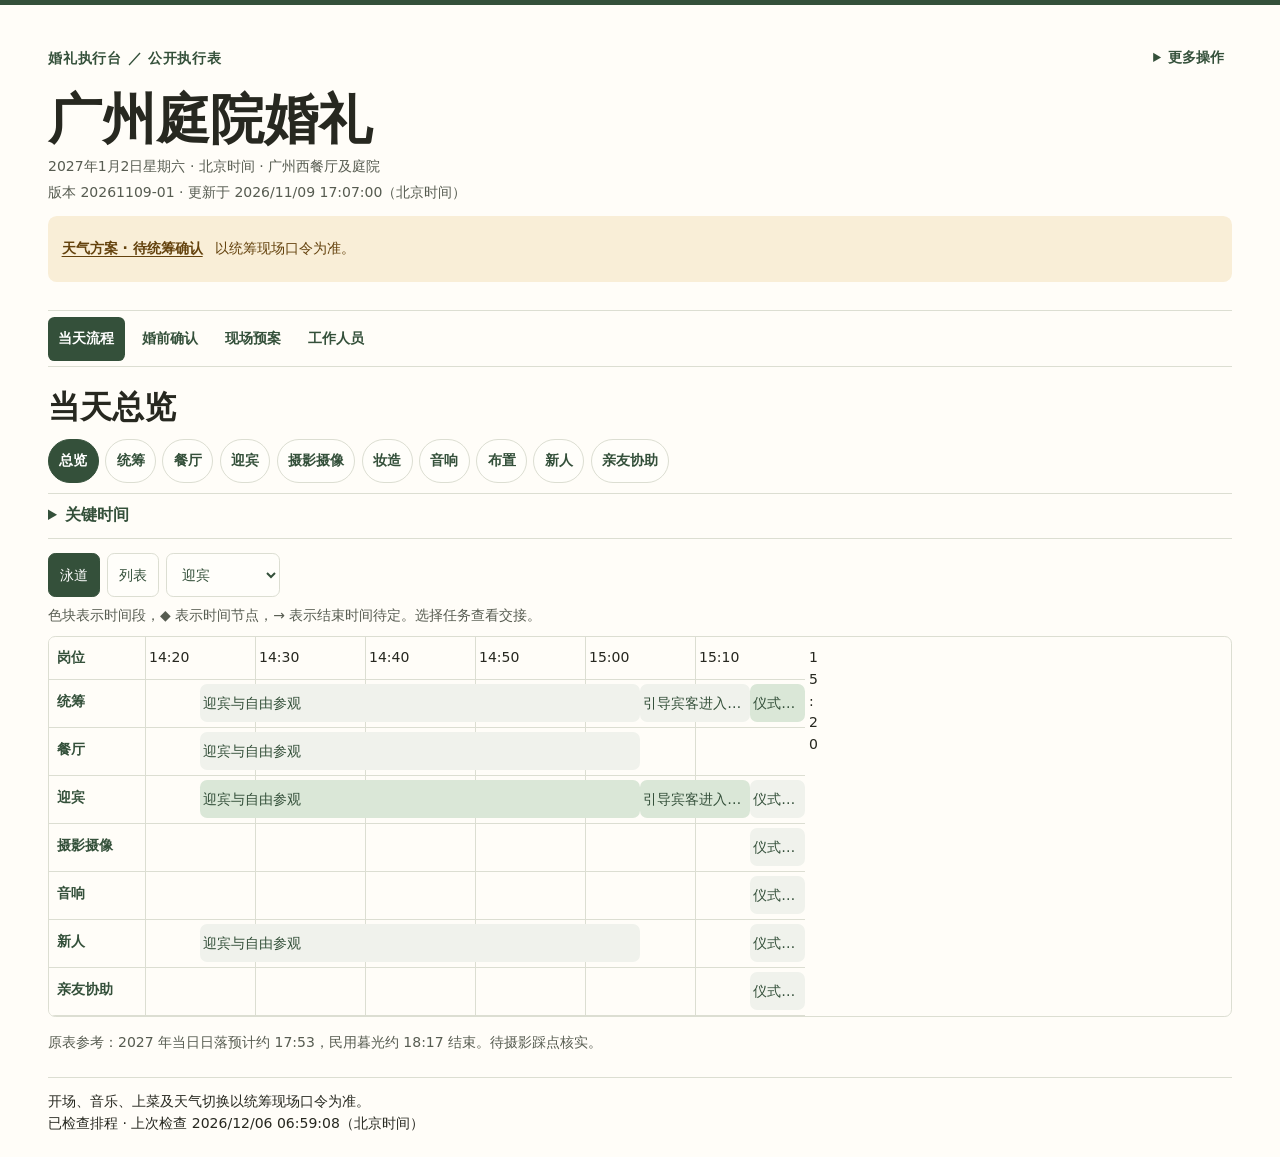
==== site/index.html @ e96b5467 "Build and validate the wedding execution site" ====
<!doctype html>
<html lang="zh-CN">
<head>
  <meta charset="utf-8">
  <meta name="viewport" content="width=device-width, initial-scale=1">
  <meta name="description" content="广州庭院婚礼公开执行表。按岗位查看当天流程、婚前确认和现场预案。">
  <meta name="robots" content="noindex">
  <meta name="theme-color" content="#FFFDF8">
  <title>广州庭院婚礼执行台</title>
  <link rel="stylesheet" href="./style.css">
  <script type="module" src="./app.mjs"></script>
</head>
<body>
  <a class="skip" href="#main">跳到主要内容</a>
  <header class="masthead">
    <div class="wrap">
      <div class="mast-row">
        <p class="eyebrow">婚礼执行台 <span>／</span> 公开执行表</p>
        <details id="more" class="more" hidden>
          <summary>更多操作</summary>
          <div class="menu">
            <button id="history-button" type="button">更新记录</button>
            <button id="share" type="button">复制当前链接</button>
            <button id="print" type="button">打印当前视图</button>
          </div>
        </details>
      </div>
      <h1 id="title">广州庭院婚礼</h1>
      <p id="event-date" class="event-date"></p>
      <p id="revision" class="revision"></p>
      <div id="site-status" class="site-status" role="status">正在载入排程…</div>
      <aside id="updates" class="notice" aria-live="polite" hidden></aside>
      <p id="share-status" class="feedback" role="status"></p>
      <noscript><p>请启用 JavaScript，或向统筹索取岗位打印件。</p></noscript>
    </div>
  </header>
  <main class="wrap" id="main" tabindex="-1" hidden>
    <nav class="site-nav" aria-label="页面导航" id="navigation"></nav>
    <div id="page"></div>
    <section id="print-weather" class="print-only" aria-label="打印天气预案"></section>
  </main>
  <footer class="wrap footer" id="footer" hidden>
    <p>开场、音乐、上菜及天气切换以统筹现场口令为准。</p>
    <p id="last-check" aria-live="polite"></p>
  </footer>
  <dialog id="history" aria-labelledby="history-title">
    <h2 id="history-title">更新记录</h2>
    <div id="history-content"></div>
    <form method="dialog"><button type="submit">关闭</button></form>
  </dialog>
</body>
</html>
---- site/style.css ----
:root {
  color-scheme: light;
  --paper: #fffdf8;
  --surface: #fffefa;
  --ink: #272820;
  --muted: #575c51;
  --green: #34503a;
  --green-soft: #e9efe6;
  --line: #dcded2;
  --amber: #64420d;
  --amber-soft: #f9eed7;
  font: 16px/1.55 system-ui, -apple-system, "Microsoft YaHei", "PingFang SC", sans-serif;
  background: var(--paper);
  color: var(--ink);
}
*, *::before, *::after { box-sizing: border-box; }
[hidden], .print-only { display: none !important; }
body { margin: 0; overflow-wrap: anywhere; }
h1, h2, h3, h4, p { margin: 0; }
h1 { font-size: clamp(2rem, 5.5vw, 3.4rem); line-height: 1.18; margin: .45rem 0 .25rem; }
h2 { font-size: clamp(1.4rem, 3.5vw, 2rem); line-height: 1.28; }
h3 { font-size: 1.075rem; }
a { color: var(--green); text-underline-offset: .2em; }
a:hover { text-decoration-thickness: 2px; }
a:focus-visible, button:focus-visible, summary:focus-visible, select:focus-visible, .overview:focus-visible {
  outline: 2px solid var(--green);
  outline-offset: 3px;
}
button, select {
  min-height: 44px;
  padding: .45rem .7rem;
  font: inherit;
  font-size: .875rem;
  color: var(--green);
  background: var(--surface);
  border: 1px solid var(--line);
  border-radius: .45rem;
}
button, select, summary { cursor: pointer; }
button:hover { border-color: var(--green); }
.primary, button[aria-pressed="true"] { background: var(--green); border-color: var(--green); color: white; }
.wrap { width: min(100% - 2rem, 74rem); margin-inline: auto; }
.skip { position: absolute; top: .5rem; left: .5rem; z-index: 5; padding: .6rem; background: var(--surface); }
.skip:not(:focus) { transform: translateY(-200%); }
.masthead { padding-block: clamp(.9rem, 3vw, 2rem) 1rem; border-top: 5px solid var(--green); }
.mast-row, .section-heading { display: flex; align-items: center; justify-content: space-between; gap: .5rem; }
.eyebrow { color: var(--green); font-size: .875rem; font-weight: 750; letter-spacing: .055em; }
.more { position: relative; flex-shrink: 0; }
.more summary, .weather-plan summary { padding: .65rem .5rem; min-height: 44px; color: var(--green); font-weight: 700; }
.more summary { font-size: .875rem; }
.menu {
  position: absolute;
  right: 0;
  z-index: 3;
  width: max-content;
  display: grid;
  gap: .4rem;
  padding: .5rem;
  border: 1px solid var(--line);
  border-radius: .45rem;
  background: var(--paper);
  box-shadow: 0 .25rem .8rem #27282020;
}
.event-date, .muted, .revision, .feedback { color: var(--muted); font-size: .875rem; }
.revision { font-variant-numeric: tabular-nums; margin-top: .25rem; }
.site-status, .notice, .instructions, .next, .lane-detail {
  margin-block: .75rem;
  padding: .7rem .85rem;
  border-radius: .55rem;
  background: var(--green-soft);
}
.site-status { display: flex; flex-wrap: wrap; align-items: center; gap: 0 .8rem; font-size: .875rem; }
.site-status a, .notice > a { display: inline-flex; align-items: center; min-height: 44px; font-weight: 700; }
.site-status.awaiting, #updates { background: var(--amber-soft); color: var(--amber); }
.site-status a { color: inherit; }
.notice h2 { font-size: 1.1rem; }
.notice ul, .revision-entry ul { margin: .25rem 0 .6rem; padding-left: 1.35rem; }
.feedback:not(:empty) { margin-top: .5rem; }
.share-field { display: block; width: 100%; font: inherit; min-height: 44px; margin-top: .3rem; padding: .4rem; }
.site-nav, .pills, .view-controls { display: flex; flex-wrap: wrap; gap: .4rem; }
.site-nav { border-block: 1px solid var(--line); margin-bottom: 1.25rem; padding-block: .35rem; }
.site-nav a, .pills a {
  display: inline-flex;
  align-items: center;
  min-height: 44px;
  padding: .4rem .65rem;
  font-weight: 650;
  font-size: .875rem;
  text-decoration: none;
}
.site-nav a { border-radius: .4rem; }
.pills { margin-block: .65rem; }
.pills a { border: 1px solid var(--line); border-radius: 1.4rem; background: var(--surface); }
.site-nav a[aria-current], .pills a[aria-current] { color: white; background: var(--green); border-color: var(--green); }
.site-nav a:hover, .pills a:hover { text-decoration: underline; }
.brief-group + .brief-group { margin-top: .65rem; }
.milestones { margin-block: .65rem; border-block: 1px solid var(--line); }
.milestones summary { min-height: 44px; padding-block: .55rem; color: var(--green); font-weight: 700; }
.milestones ul { margin-block: 0 .65rem; padding-left: 1.35rem; }
.milestones a { display: inline-flex; align-items: center; min-height: 44px; margin-right: .35rem; }
.next-task { margin-block: .25rem .5rem; }
.next-task a { display: inline-flex; align-items: center; min-height: 44px; font-weight: 750; }
.view-controls { margin-block: .9rem .5rem; }
.view-controls:empty { display: none; }
.stage { margin-block: .8rem; }
.stage-heading {
  display: flex;
  flex-wrap: wrap;
  align-items: center;
  justify-content: space-between;
  gap: .2rem .6rem;
  min-height: 48px;
  padding: .45rem .65rem;
  border-bottom: 2px solid var(--green);
  color: var(--green);
  font-size: 1.1rem;
  font-weight: 750;
  list-style: none;
}
.stage-heading::-webkit-details-marker, .task-summary::-webkit-details-marker { display: none; }
.stage-heading > span:first-child::before { content: "＋ "; }
.stage[open] > .stage-heading > span:first-child::before { content: "− "; }
.stage-time, .task-time, .deadline { font-variant-numeric: tabular-nums; }
.stage-time { font-size: .875rem; }
.task-list, .checklist { list-style: none; padding: 0; margin: 0; }
.task { border-bottom: 1px solid var(--line); }
.task.linked, .task.is-now { background: var(--green-soft); }
.task-summary {
  display: grid;
  grid-template-columns: 6.4rem minmax(0, 1fr);
  gap: .5rem;
  padding: .7rem .45rem;
  min-height: 44px;
  list-style: none;
}
.task-heading { display: grid; gap: .12rem; }
.task-heading strong::after { content: " ＋"; color: var(--green); }
.task-details[open] .task-heading strong::after { content: " −"; }
.task-time { color: var(--green); font-size: .875rem; font-weight: 750; white-space: nowrap; }
.task-area { color: var(--muted); font-size: .875rem; }
.cue { color: var(--green); font-size: .875rem; font-weight: 650; }
.task-tags { display: flex; flex-wrap: wrap; gap: .25rem; }
.timing:empty, .task-tags:empty { display: none; }
.task-body { padding: 0 .55rem .75rem 7.35rem; }
.task-body p + p { margin-top: .3rem; }
.task-body button, .task-body h4 { margin-top: .45rem; }
.task-body ol { margin-block: .15rem .35rem; padding-left: 1.25rem; }
.badge {
  display: inline-block;
  padding: .08rem .42rem;
  border-radius: .35rem;
  color: var(--green);
  background: var(--green-soft);
  font-size: .875rem;
  font-weight: 700;
}
.badge.pending { color: var(--amber); background: var(--amber-soft); }
.overview {
  overflow-x: auto;
  margin-block: .55rem .9rem;
  border: 1px solid var(--line);
  border-radius: .45rem;
}
.lane-grid { display: grid; grid-template-columns: 6rem var(--track-width); width: max-content; }
.lane-label, .lane-track { border-bottom: 1px solid var(--line); }
.lane-label {
  position: sticky;
  left: 0;
  z-index: 1;
  padding: .65rem .5rem;
  color: var(--green);
  background: var(--paper);
  box-shadow: 1px 0 var(--line);
  font-size: .875rem;
  font-weight: 750;
}
.lane-track {
  position: relative;
  background: repeating-linear-gradient(to right, var(--line) 0 1px, transparent 1px var(--grid-step));
}
.lane-axis span {
  position: absolute;
  top: .65rem;
  font-size: .875rem;
  font-variant-numeric: tabular-nums;
  padding-left: .25rem;
}
.lane-task {
  position: absolute;
  min-height: 38px;
  padding: 0 .2rem;
  border: 0;
  background: #f0f2ec;
  overflow: hidden;
  text-overflow: ellipsis;
  white-space: nowrap;
  font-size: .875rem;
  text-align: left;
}
.lane-task.lead { background: #dae7d7; }
.lane-task.open { border: 1px dashed var(--green); }
.lane-task.point { max-width: 8rem; color: var(--green); background: var(--paper); border: 1px solid var(--line); }
.lane-task.is-now { background: var(--green); color: white; }
.lane-task.is-past { opacity: .67; }
.lane-task:focus-visible { z-index: 1; }
.lane-task.range.short { min-width: 44px; background: transparent; padding-inline: 0 .2rem; }
.lane-task.range.short::before { content: ""; display: inline-block; width: var(--duration-width); height: .45rem; margin-right: .25rem; border-radius: 2px; background: var(--green); }
.lane-task.range.short.is-now { color: var(--green); font-weight: 750; }
.lane-detail .task-body { padding: .35rem 0 0; }
.support-intro, .light-note { margin-block: .55rem .75rem; }
.check-item { display: grid; grid-template-columns: 7rem minmax(0, 1fr); gap: .65rem; padding-block: .75rem; border-bottom: 1px solid var(--line); }
.deadline { color: var(--green); font-weight: 750; }
.check-body .badge, .weather-plan .badge { margin-inline-start: .45rem; }
.check-body p, .role-card p { margin-top: .3rem; }
.weather-plans { display: grid; grid-template-columns: repeat(3, minmax(0, 1fr)); gap: .6rem; margin-top: .7rem; align-items: start; }
.weather-plan, .role-card { padding: .35rem .7rem; border: 1px solid var(--line); background: var(--surface); border-radius: .5rem; }
.weather-plan.chosen { border-color: var(--green); }
.weather-plan p { margin: 0 .5rem .6rem; }
.instructions ol { padding-left: 1.3rem; }
.role-card { margin-bottom: .65rem; padding: .75rem; }
.footer { margin-top: 1.5rem; padding-block: .8rem 1.4rem; border-top: 1px solid var(--line); font-size: .875rem; }
dialog { width: min(calc(100% - 2rem), 35rem); border: 1px solid var(--line); border-radius: .6rem; padding: 1rem; background: var(--paper); color: var(--ink); }
dialog::backdrop { background: #27282070; }
.revision-entry { margin-block: .7rem; }
@media (max-width: 767px) {
  body { padding-bottom: calc(62px + env(safe-area-inset-bottom)); }
  .site-nav {
    position: fixed;
    z-index: 4;
    bottom: 0;
    left: 0;
    right: 0;
    display: grid;
    grid-template-columns: repeat(4, minmax(0, 1fr));
    margin: 0;
    padding: .35rem .25rem calc(.35rem + env(safe-area-inset-bottom));
    background: var(--paper);
    border-bottom: 0;
    box-shadow: 0 -.15rem .6rem #27282012;
  }
  .site-nav a { justify-content: center; text-align: center; padding-inline: .15rem; }
  .weather-plans { grid-template-columns: 1fr; }
}
@media (max-width: 440px) {
  .task-summary, .check-item { grid-template-columns: 1fr; gap: .2rem; }
  .task-body { padding-inline-start: .45rem; }
  .eyebrow { letter-spacing: 0; }
}
@media print {
  :root { background: white; font-size: 11pt; }
  body { padding: 0; }
  .wrap { width: 100%; }
  .masthead { padding-block: 0 .4rem; border-top: 0; }
  .skip, .site-nav, .more, .screen-only, .feedback, .overview, #last-check, #updates, dialog { display: none !important; }
  .print-only:not([hidden]) { display: block !important; }
  .stage-heading, h2, h3 { break-after: avoid; }
  .task, .weather-plan, .check-item { break-inside: avoid; }
  .task-summary { padding-block: .3rem; min-height: auto; }
  .task-heading strong::after, .stage-heading > span:first-child::before { content: none !important; }
  .task-body { padding: 0 .4rem .4rem; }
  a { color: inherit; text-decoration: none; }
}
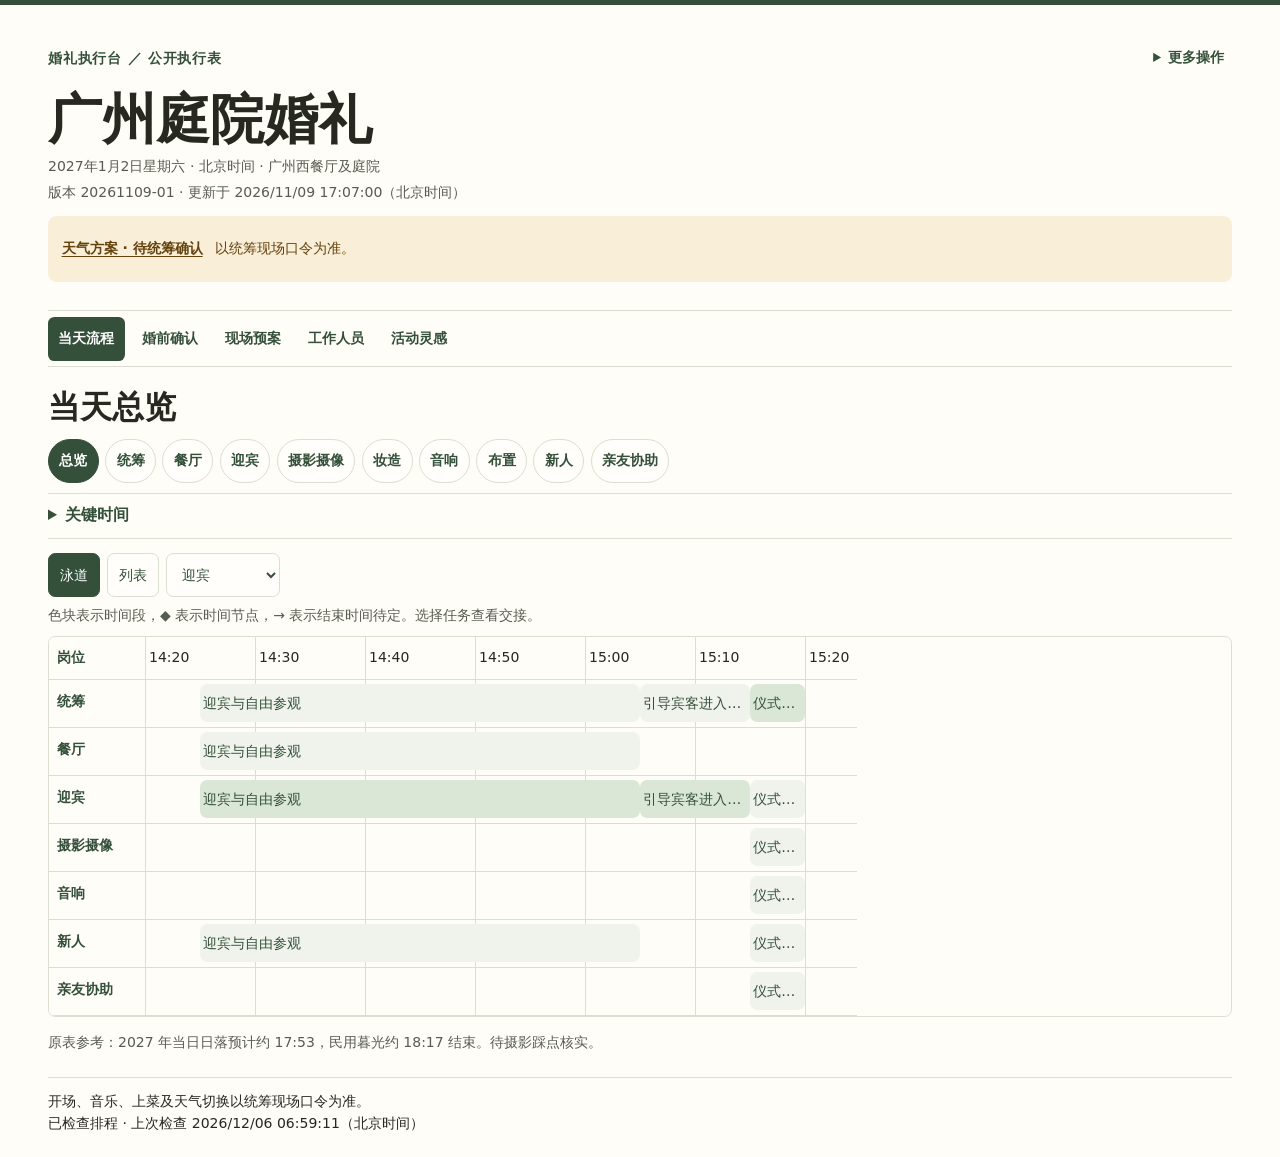
==== commit 90911964: "Add wedding guest activity ideas" ====
--- a/site/index.html
+++ b/site/index.html
@@ -4,7 +4,7 @@
 <head>
   <meta charset="utf-8">
   <meta name="viewport" content="width=device-width, initial-scale=1">
-  <meta name="description" content="广州庭院婚礼公开执行表。按岗位查看当天流程、婚前确认和现场预案。">
+  <meta name="description" content="广州庭院婚礼公开执行表。查看当天流程、婚前确认、现场预案和活动灵感。">
   <meta name="robots" content="noindex">
   <meta name="theme-color" content="#FFFDF8">
   <title>广州庭院婚礼执行台</title>
@@ -49,5 +49,101 @@
     <div id="history-content"></div>
     <form method="dialog"><button type="submit">关闭</button></form>
   </dialog>
+  <template id="activities-template">
+    <section aria-labelledby="activities-title">
+      <header class="activities-intro">
+        <p class="eyebrow">宾客互动 · 待确认提案</p>
+        <h2 id="activities-title">活动灵感</h2>
+        <p>从迎宾到晚宴，宾客可以选礼物、插一枝花、拍下婚礼瞬间，也可以为今晚的歌写一句词。</p>
+      </header>
+      <div class="activity-grid">
+        <article class="activity">
+          <img src="./images/gift-boxes.jpg" width="1200" height="800" alt="庭院迎宾桌上摆着系有浅绿色缎带的小礼盒、线索卡和一罐茶">
+          <div class="activity-copy">
+            <p class="eyebrow">01 ／ 迎宾陈列 · 晚宴拆礼</p>
+            <h3>礼物盲盒</h3>
+            <p>每份礼物配一句线索。宾客挑一句喜欢的，把惊喜留到拆盒时。</p>
+            <details>
+              <summary>查看玩法与礼物示例</summary>
+              <ol>
+                <li>迎宾时陈列包好的礼物，让宾客边逛边看。</li>
+                <li>晚宴后段用一两句话介绍玩法，各桌传阅线索卡，每人选一句。多人选中同一句时，从选这句的人里抽出一位。</li>
+                <li>获赠的宾客可以在桌边拆礼物，也可以互相看看大家抽到了什么。</li>
+              </ol>
+              <p><strong>到场先选卡</strong>　也可以让宾客签到时选一张写有礼物关键词的卡，晚宴时从参与的宾客中抽人，按卡片领取对应礼物并当场拆开。</p>
+              <p><strong>礼物数量</strong>　人人有份时，准备价值相近的小物，选过的卡直接取走。礼物较少时，可把「选线索，再抽中选者」做成晚宴里的短环节。</p>
+              <table class="gift-examples">
+                <caption>线索与礼物示例</caption>
+                <thead><tr><th scope="col">包装上的话</th><th scope="col">礼物</th></tr></thead>
+                <tbody>
+                  <tr><td>把今天泡得久一点</td><td>一小罐茶</td></tr>
+                  <tr><td>送给想赖床的下一个周末</td><td>一双柔软的袜子</td></tr>
+                  <tr><td>留给某个下雨的下午</td><td>热巧克力冲饮</td></tr>
+                  <tr><td>把今晚的一小束光带回家</td><td>一只小烛台</td></tr>
+                  <tr><td>给那些值得记下来的小事</td><td>一本口袋笔记本</td></tr>
+                </tbody>
+              </table>
+            </details>
+          </div>
+        </article>
+        <article class="activity">
+          <img src="./images/shared-flowers.jpg" width="1200" height="800" alt="一位宾客把一枝杏色花插进迎宾桌上的玻璃花瓶">
+          <div class="activity-copy">
+            <p class="eyebrow">02 ／ 迎宾插花 · 晚宴上桌</p>
+            <h3>大家一起把餐桌插满</h3>
+            <p>每人插一枝，半分钟就能参与。宾客一起完成的几瓶花，会出现在晚宴上。</p>
+            <details>
+              <summary>查看布置与花瓶交接</summary>
+              <ol>
+                <li>迎宾区摆三到五只装好水的花器，备好提前剪枝、去刺的花材，颜色沿用婚礼布置。</li>
+                <li>宾客各选一枝插进任意花瓶。想多待一会儿的人，也可以帮忙搭配颜色。</li>
+                <li>庭院仪式前收台，请一位朋友把花移到餐厅入口、吧台或餐桌。摄影师可在宾客进餐厅前拍一张完成照。</li>
+              </ol>
+              <blockquote>选一枝你喜欢的花，插进任意一只花瓶。今晚，它会和我们一起上桌。</blockquote>
+              <p><strong>散场带走</strong>　也可以把部分花枝分成小束，作为伴手礼送给宾客。</p>
+            </details>
+          </div>
+        </article>
+        <article class="activity">
+          <img src="./images/photo-missions.jpg" width="1200" height="800" alt="一位宾客用手机拍下庭院晚宴上两位朋友笑成一团的瞬间">
+          <div class="activity-copy">
+            <p class="eyebrow">03 ／ 迎宾至晚宴</p>
+            <h3>拍照任务</h3>
+            <p>每桌放一张可任选题目的任务卡，请宾客用手机拍下自己留意到的婚礼瞬间。</p>
+            <details>
+              <summary>查看任务卡与分享方式</summary>
+              <ul>
+                <li>拍一张有人笑到模糊的照片</li>
+                <li>拍下一双今天很忙的手</li>
+                <li>拍一处你喜欢的布置</li>
+              </ul>
+              <p><strong>姿势卡玩法</strong>　也可以抽一张拍照姿势卡，照着卡上的姿势合影。</p>
+              <p><strong>照片分享</strong>　愿意分享的宾客可以把照片传到新人指定的相册。现场有屏幕时，可以在晚宴轮播愿意公开分享的照片。</p>
+            </details>
+          </div>
+        </article>
+        <article class="activity">
+          <img src="./images/lyric-cards.jpg" width="1200" height="800" alt="一位宾客在庭院迎宾桌前，用笔填写米白色歌词卡">
+          <div class="activity-copy">
+            <p class="eyebrow">04 ／ 迎宾填词 · 晚宴放歌</p>
+            <h3>一起谱写一首歌词</h3>
+            <p>每位宾客选一张歌词卡，填一句、签上名字。大家写的句子会在晚宴上变成一首歌。</p>
+            <details>
+              <summary>查看歌词卡与放歌流程</summary>
+              <ol>
+                <li>提前准备几种留有空格的歌词卡。迎宾时请每位宾客选一张，写下自己的名字，再填完卡上的句子。</li>
+                <li>收齐卡片后，马上把填好的句子整理成一首歌词，交给 AI 作曲并生成演唱音频。</li>
+                <li>晚宴上，新郎新娘先把歌词念给大家听，念完再播放制作好的歌。</li>
+              </ol>
+              <blockquote>
+                <p>我想把今天的＿＿＿，写进你们往后的日子。</p>
+                <p>填词人　＿＿＿</p>
+              </blockquote>
+            </details>
+          </div>
+        </article>
+      </div>
+    </section>
+  </template>
 </body>
 </html>
--- a/site/style.css
+++ b/site/style.css
@@ -182,6 +182,7 @@
 .lane-axis span {
   position: absolute;
   top: .65rem;
+  white-space: nowrap;
   font-size: .875rem;
   font-variant-numeric: tabular-nums;
   padding-left: .25rem;
@@ -219,6 +220,25 @@
 .weather-plan p { margin: 0 .5rem .6rem; }
 .instructions ol { padding-left: 1.3rem; }
 .role-card { margin-bottom: .65rem; padding: .75rem; }
+.activities-intro { padding-block: .65rem clamp(1.25rem, 3vw, 2.25rem); }
+.activities-intro h2 { margin-block: .35rem .55rem; font-size: clamp(2rem, 5vw, 3.25rem); }
+.activities-intro > p:last-child { color: var(--muted); }
+.activity-grid { display: grid; grid-template-columns: repeat(2, minmax(0, 1fr)); gap: 1rem; align-items: start; }
+.activity { background: var(--surface); border: 1px solid var(--line); border-radius: .8rem; overflow: hidden; }
+.activity img { display: block; width: 100%; height: auto; background: var(--green-soft); }
+.activity-copy { padding: clamp(.85rem, 2vw, 1.25rem); }
+.activity h3 { margin-block: .3rem .5rem; font-size: clamp(1.2rem, 2vw, 1.45rem); }
+.activity details { border-top: 1px solid var(--line); margin-top: .9rem; font-size: .925rem; }
+.activity summary { min-height: 44px; padding-block: .65rem; color: var(--green); font-weight: 700; }
+.activity summary:focus-visible { outline-offset: -2px; }
+.activity ol, .activity ul { margin: 0 0 .75rem; padding-inline-start: 1.35rem; }
+.activity li + li, .activity details p + p { margin-top: .45rem; }
+.activity blockquote { margin: .75rem 0; border-inline-start: 3px solid var(--green); background: var(--green-soft); padding: .55rem .75rem; }
+.gift-examples { width: 100%; margin-top: .75rem; border-collapse: collapse; text-align: start; }
+.gift-examples caption { text-align: start; font-weight: 700; color: var(--green); margin-bottom: .25rem; }
+.gift-examples th, .gift-examples td { padding: .35rem .4rem; border-bottom: 1px solid var(--line); text-align: start; }
+.gift-examples th { background: var(--green-soft); }
+.gift-examples th:last-child { width: 36%; }
 .footer { margin-top: 1.5rem; padding-block: .8rem 1.4rem; border-top: 1px solid var(--line); font-size: .875rem; }
 dialog { width: min(calc(100% - 2rem), 35rem); border: 1px solid var(--line); border-radius: .6rem; padding: 1rem; background: var(--paper); color: var(--ink); }
 dialog::backdrop { background: #27282070; }
@@ -232,7 +252,7 @@
     left: 0;
     right: 0;
     display: grid;
-    grid-template-columns: repeat(4, minmax(0, 1fr));
+    grid-template-columns: repeat(5, minmax(0, 1fr));
     margin: 0;
     padding: .35rem .25rem calc(.35rem + env(safe-area-inset-bottom));
     background: var(--paper);
@@ -240,7 +260,7 @@
     box-shadow: 0 -.15rem .6rem #27282012;
   }
   .site-nav a { justify-content: center; text-align: center; padding-inline: .15rem; }
-  .weather-plans { grid-template-columns: 1fr; }
+  .weather-plans, .activity-grid { grid-template-columns: 1fr; }
 }
 @media (max-width: 440px) {
   .task-summary, .check-item { grid-template-columns: 1fr; gap: .2rem; }
@@ -259,5 +279,7 @@
   .task-summary { padding-block: .3rem; min-height: auto; }
   .task-heading strong::after, .stage-heading > span:first-child::before { content: none !important; }
   .task-body { padding: 0 .4rem .4rem; }
+  .activity-grid { grid-template-columns: 1fr; gap: .5rem; }
+  .activity img { display: none; }
   a { color: inherit; text-decoration: none; }
 }
